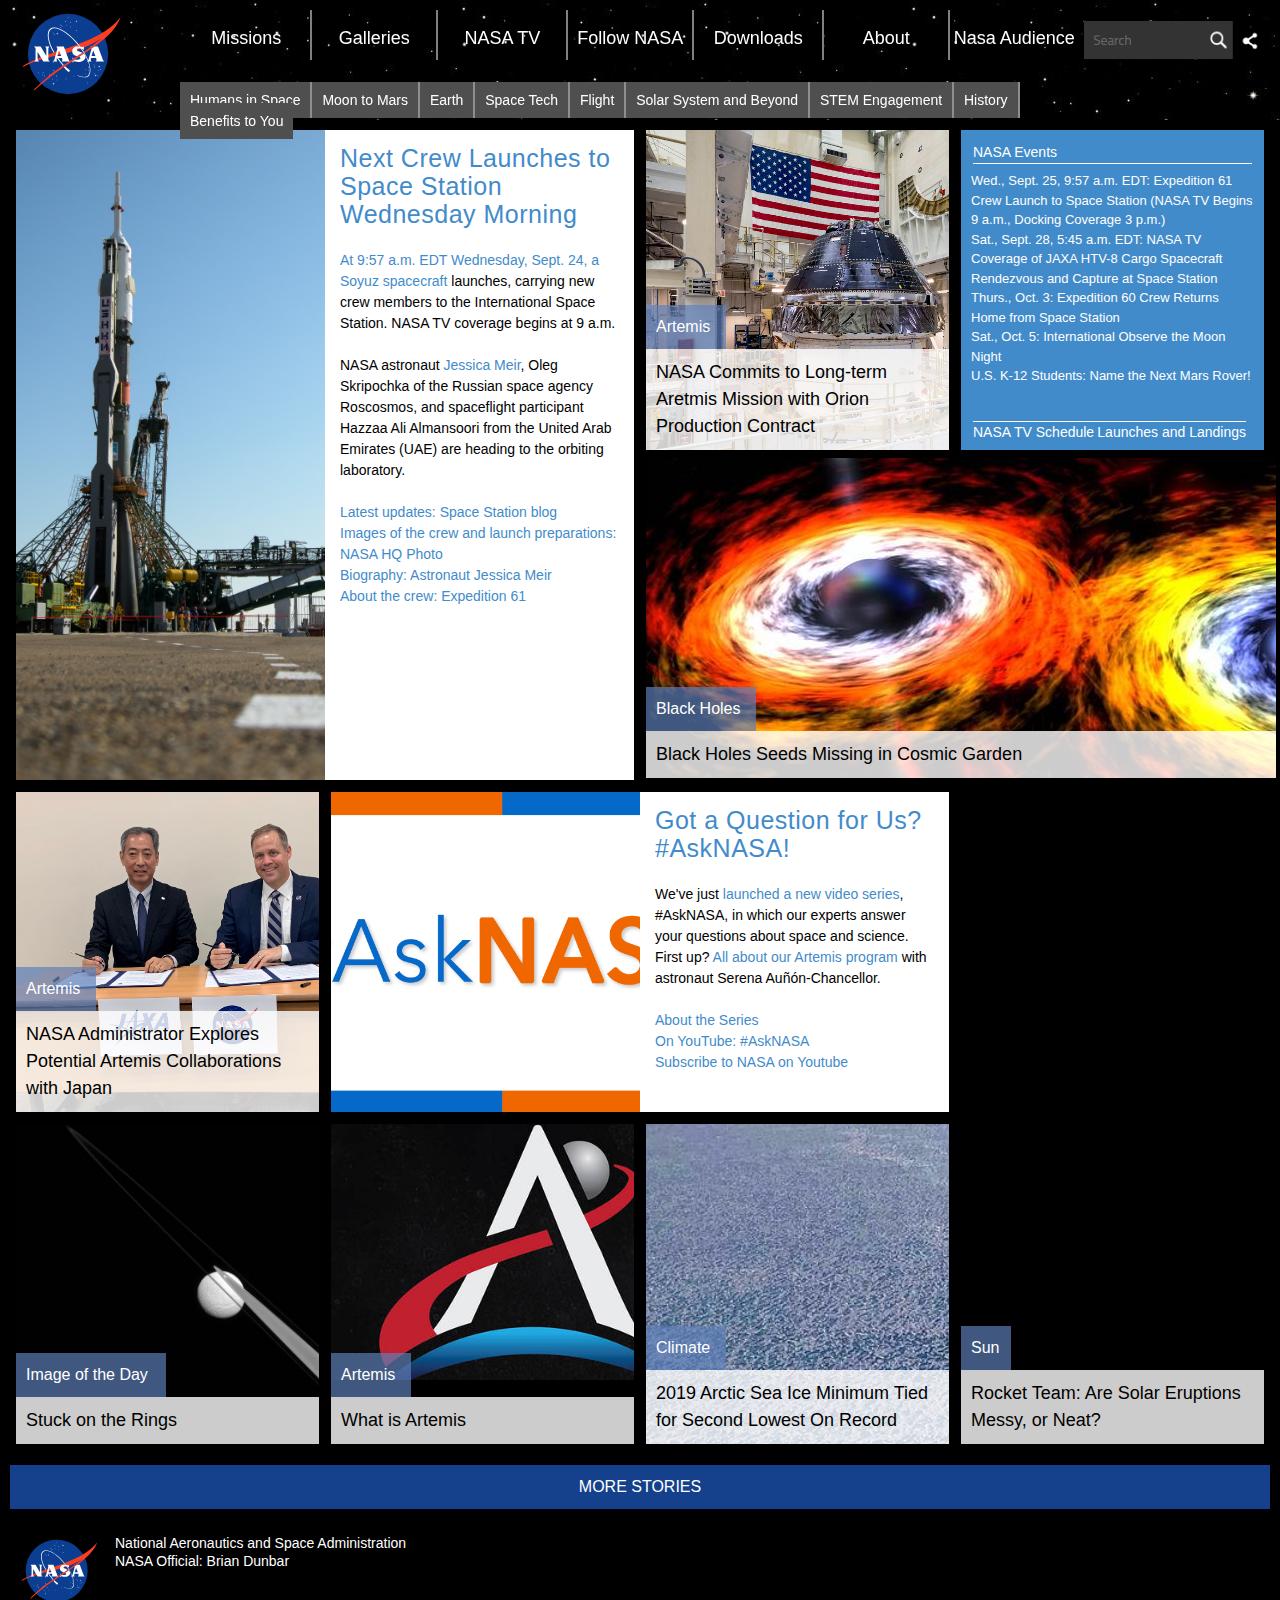
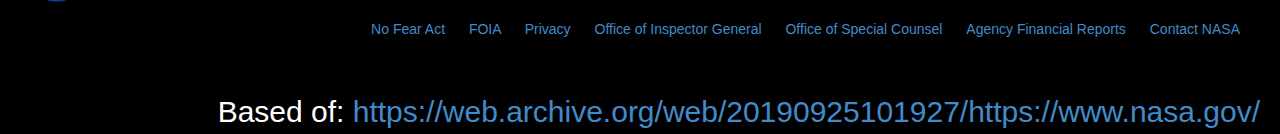
==== index.html @ 07cffca6 "done" ====
<!DOCTYPE html>
<html lang="en">
<head>
    <meta charset="UTF-8">
<link rel="stylesheet" href="Nasa_style.css" type="text/css">
<title>Title</title>
</head>

<body>

<header>
    <img src="img/nasa-logo.svg" class="float">
    <div><img src="img/search.png" class="search_image"></div>
    <nav>
        <div class="drop-down"> Missions
            <div class="dd_content">
                <a href="#">Internation Space Station</a>
                <a href="#">Hubble Space Telescope</a>
                <a href="#">Curiosty Mars Rover</a>
                <a href="#">InSignt Mars Lander</a>
                <a href="#">Parker Solar Probe</a>
                <a href="#">Artemis Program</a>
                <a href="#">Commercial Crew</a>
                <a href="#">Juno: Mission at Jupiter</a>
                <a href="#">OSIRIS-REx Asteriod Mission</a>
                <a href="#">James Webb Space Telescope</a>
                <a href="#">New Horizons: Pluto and Beyond</a>
                <a id="line" href="#">Launchers and Landings</a>
                <a href="#">All Missions A-Z</a>
            </div>
        </div>

        <div class="drop-down">Galleries
            <div class="dd_content">
                <a href="#">Image of the Day</a>
                <a href="#">Image Galleries</a>
                <a href="#">Videos</a>
                <a href="#">Ultra High-Def Videos</a>
                <a href="#">Usage and Copyright</a>
            </div>
        </div>

        <div class="drop-down">NASA TV</div>
        <div class="drop-down">Follow NASA
            <div class="dd_content">
                <a href="#">Social Media</a>
                <a href="#">NASA Socials</a>
                <a href="#">NASA Blogs</a>
                <a href="#">NASA Live</a>
                <a href="#">Get Involved</a>
                <a href="#">Spot the Station</a>
                <a href="#">NASA Newsletter</a>
            </div>
        </div>

       <div class="drop-down">Downloads
           <div class="dd_content">
               <a href="#">Apps</a>
               <a href="#">Podcasts</a>
               <a href="#">E-Books</a>
               <a href="#">Audio & Ringtones</a>
           </div>
       </div>

        <div class="drop-down">About
            <div class="dd_content">
                <a href="#">About NASA</a>
                <a href="#">Leadership</a>
                <a href="#">Organizations</a>
                <a href="#">Locations</a>
                <a href="#">Exhibits and Speakers</a>
                <a href="#">Astronauts</a>
                <a href="#">People of NASA</a>
                <a href="#">Careers@NASA</a>
            </div>
        </div>

        <div class="drop-down">Nasa Audience
            <div class="dd_content">
                <a href="#">For Media</a>
                <a href="#">For Educators</a>
                <a href="#">For Students</a>
            </div>
        </div>
    </nav>

    <div class="nav2">
        <div class="hoverable">Humans in Space</div>
        <div class="hoverable">Moon to Mars</div>
        <div class="hoverable">Earth</div>
        <div class="hoverable">Space Tech</div>
        <div class="hoverable">Flight</div>
        <div class="hoverable">Solar System and Beyond</div>
        <div class="hoverable">STEM Engagement</div>
        <div class="hoverable">History</div>
        <div class="hoverable">Benefits to You</div>

        <!--<ul>
           <li> <a href="#">Humans in Space</a></li>
                <li><a href="#">Moon to Mars</a></li>
                <li><a href="#">Earth</a></li>
                <li><a href="#">Space Tech</a></li>
                <li><a href="#">Flight</a></li>
                <li><a href="#">Solar System and Beyond</a></li>
                <li><a href="#">STEM Engagement</a></li>
               <li> <a href="#">History</a></li>
                <li><a href="#">Benefits to You</a></li>
        </ul>-->
    </div>


    <!--<div class="search">
        <form action="/action_page.php">
            <input type="text" placeholder="Search" name="search">
            <button type="submit"><i class="fa fa-search"></i></button>
        </form>
    </div>-->

</header>


<article>
    <div class="rocket"> <a href="#"><img src="img/spaceShip.jpg" class="spaceship"></a></div>
    <p> <a href="#" class="h1">Next Crew Launches to Space Station Wednesday Morning</a><br><br>
        <a href="#">At 9:57 a.m. EDT Wednesday, Sept. 24, a Soyuz spacecraft</a>
            launches, carrying new crew members to the International
            Space Station. NASA TV coverage begins at 9 a.m.
<br><br>
        NASA astronaut <a href="#">Jessica Meir</a>, Oleg Skripochka
        of the Russian space agency Roscosmos,
        and spaceflight participant Hazzaa Ali Almansoori
        from the United Arab Emirates (UAE) are heading
        to the orbiting laboratory.
<br><br>
        <a href="#">Latest updates: Space Station blog</a><br>
        <a href="#">Images of the crew and launch preparations: NASA HQ Photo</a><br>
        <a href="#">Biography: Astronaut Jessica Meir</a><br>
        <a href="#">About the crew: Expedition 61</a></p>
</article>

<div class="art2">
    <img src="img/mission_artemis.jpg" class="mission">
    <a href="#"><div class="grr">
    <div class="box_blue">Artemis</div>
    <div class="box_white">NASA Commits to Long-term Aretmis
        Mission with Orion Production Contract</div>
    </div></a>

</div>

<div class="art3">
    <p class="p1">NASA Events</p>
    <div class="p3">
    <a href="#"> Wed., Sept. 25, 9:57 a.m. EDT: Expedition 61 Crew Launch to Space Station
    (NASA TV Begins 9 a.m., Docking Coverage 3 p.m.)</a><br>
    <a href="#"> Sat., Sept. 28, 5:45 a.m. EDT: NASA TV Coverage of
        JAXA HTV-8 Cargo Spacecraft Rendezvous and Capture at Space Station</a><br>
    <a href="#">Thurs., Oct. 3: Expedition 60 Crew Returns Home from Space Station</a><br>
    <a href="#">Sat., Oct. 5: International Observe the Moon Night</a><br>
    <a href="#"> U.S. K-12 Students: Name the Next Mars Rover!</a><br></div>

    <p class="p2">NASA TV Schedule</p> <p class="p4">Launches and Landings</p>
</div>

<div class="art4">
    <img src="img/blackhole.jpg" class="bhole">
    <a href="#"><div class="grr">
        <div class="box_blue">Black Holes</div>
        <div class="box_white">Black Holes Seeds Missing in Cosmic Garden</div>
    </div></a>
</div>

<div class="art6">
    <img src="img/jaxa_0.jpg" class="mission">
    <a href="#"><div class="grr">
        <div class="box_blue">Artemis</div>
        <div class="box_white">NASA Administrator Explores Potential Artemis Collaborations with Japan</div>
    </div></a>

</div>


<div class="art5">
    <div class="askNASA"> <a href="#"><img src="img/asknasa_logo.jpg" class="ask"></a></div>
    <p> <a href="#" class="h1">Got a Question for Us? #AskNASA!</a><br><br>
        We've just <a href="#">launched a new video series</a>,
        #AskNASA, in which our experts answer
        your questions about space and science.
        First up? <a href="#">All about our Artemis program</a>
        with astronaut Serena Auñón-Chancellor.
<br><br>
        <a href="#">About the Series</a><br>
        <a href="#">On YouTube: #AskNASA</a><br>
        <a href="#">Subscribe to NASA on Youtube</a></p>
    </div><br>


<div class="art7">
    <img src="img/pia.jpg" class="mission">
    <a href="#"><div class="grr">
        <div class="box_blue">Image of the Day</div>
        <div class="box_white">Stuck on the Rings</div>
    </div></a>

</div>


<div class="art6">
    <img src="img/artemis_identity_moon_mars.jpg" class="mission2">
    <a href="#"><div class="grr">
        <div class="box_blue">Artemis</div>
        <div class="box_white">What is Artemis</div>
    </div></a>

</div>
<div class="art6">
    <img src="img/artic.jpg" class="mission">
    <a href="#"><div class="grr">
        <div class="box_blue">Climate</div>
        <div class="box_white">2019 Arctic Sea Ice Minimum Tied for Second Lowest On Record</div>
    </div></a>

</div>
<div class="art8">
    <img src="img/flare.gif" class="flare">
    <a href="#"><div class="grr">
        <div class="box_blue">Sun</div>
        <div class="box_white">Rocket Team: Are Solar Eruptions Messy, or Neat?</div>
    </div></a>
</div>


<section>
MORE STORIES
</section>

<footer>
    <img src="img/nasa-logo.svg" class="float1">
    <p>National Aeronautics and Space Administration<br>
    NASA Official: Brian Dunbar</p>
    <ul>
        <a href="#"><li>No Fear Act </li></a>
        <a href="#"><li>FOIA </li></a>
        <a href="#"><li>Privacy </li></a>
        <a href="#"><li>Office of Inspector General </li></a>
        <a href="#"><li>Office of Special Counsel </li></a>
        <a href="#"><li>Agency Financial Reports </li></a>
        <a href="#"><li>Contact NASA </li></a>
    </ul>



</footer>
<div class="w">
    <div class="website">
          Based of: <a href="https://web.archive.org/web/20190925101927/https://www.nasa.gov/">
          https://web.archive.org/web/20190925101927/https://www.nasa.gov/ </a></div>
</div>
</body>

</html>

<!--https://web.archive.org/web/20190925101927/https://www.nasa.gov/-->
---- Nasa_style.css ----
body{
    margin: 0px 10px 0px 10px;

    font-size: 14px;
    color:black;
    background-color: black;
    display: grid;
    grid-template-columns: 1fr 1fr 1fr 1fr;
    position:relative;
    font-family: "Titillium Web", "Helvetica Neue", "Helvetica", Arial, sans-serif;
    line-height: 1.5;
    font-weight: 200;
    z-index: -2;
}


header{
    grid-column-start: 1;
    grid-column-end: 5;
    background-image: url(img/stars.jpg);
    background-repeat: repeat;
    position: fixed;
    width: 100%;
    height: 120px;
    background-color: black;
    z-index: 100;

}

.nav2{
    height: 30px;
    margin-right: 200px;
    float: right;
    margin-top: 20px;
    width: 900px;
    padding: 10px;
    color: white;
    z-index: 7;
}
.hoverable{
    margin-top: 10px;
    display: inline;
    background-color: #4f4f4f;
    padding: 10px;
    margin-right: -4px;
}

.hoverable:hover{
    background-color: #8e8e8e;
    padding: 10px;
}

.hoverable:nth-child(even){
    border-right: solid 2px #8e8e8e;
    border-left: solid 2px #8e8e8e;
    color: white;
}

/*.nav2 ul{
    position: absolute;
    left: 0;
    width:auto;
    background-color: grey;
    bottom: 0
}
display: grid;
    grid-template-columns: 1fr 1fr 1fr 1fr 1fr 1fr 1fr 1fr 1fr;
.nav2 a{
    color: white;
    text-decoration: none;
}

.nav2 a{
    color: white;
    text-decoration-line: underline;
}
.nav2 li{
    display: inline;
    margin: 10px;
    text-align: center;
    border-right: solid 1px lightgrey;
    border-left: solid 1px lightgrey;
    }*/


a{
    text-decoration: none;
    color: #428bca;
}
a:hover{
    cursor: pointer;
    text-decoration-line: underline;
    color: #5d7fb9;
}

.float{
    position: absolute;
    left: 0px;
    top: 0px;
    margin: 0px 0px 0px 8px;
    height: 110px;
    width: 110px;
    z-index: 1;
}
.search_image{
    height: 40px;
    float: right;
    margin-top: 20px;
    margin-right: 20px;
}
nav{
    display: grid;
    grid-template-columns: 1fr 1fr 1fr 1fr 1fr 1fr 1fr;
    margin-top: 10px;
    width: 70%;
    height: 50px;
    color: white;
    margin-right: 5px;
    float: right;
    text-align: center;
    font-size: 18px;
    font-weight: 300;
}

nav .drop-down:nth-child(even){
    border-right: solid 2px gray;
    border-left: solid 2px gray;
    color: white;
}
.drop-down{
    padding-top: 15px;

}
.drop-down:hover {
    background-color: #15418c;

}
.drop-down:hover .dd_content{
    display: block;
}



.dd_content{
    display: none;
    height: auto;
    position: absolute;
    top: 60px;
    width: auto;
    text-align: left;
    border-right: none;
    border-left: none;
    background-color: #15418c;

}

#line{
    border-top: solid 1px white;
}

.dd_content a{
    display: block;
    padding: 10px;
    font-size: 14pt;
    color: white;
}

.dd_content a:hover{
    text-decoration: none;
    background-color: #0f2f5b;
}



article{
    margin: 130px 6px 6px 6px;
    grid-column-start: 1;
    grid-column-end: 3;
    display: grid;
    grid-template-columns: 1fr 1fr;
    background-color: white;
    height: 650px;
    overflow: hidden;
    z-index: -1;
}

a.h1{
    font-size: 25px;
    letter-spacing: 0.5px;
    line-height: 1.1;
}
p{
    margin: 15px;
}
.rocket{
    overflow: hidden;
    height: 100%;
}

.spaceship{
    height: 100%;
    position:relative;
    left: -400px;
    transform: translate(0%, 0%)

}

.art2{
    margin: 130px 6px 6px 6px;
    height:320px;
    background-color: inherit;
    z-index: -1;
    overflow: hidden;
    position: relative;
}
.mission{
    height: 120%;
    position: relative;
    left:-50px;

    z-index: -1;
}

.grr{
    position: absolute;
    width: 100%;
    bottom: 0px;
}

.box_blue {
    font-weight: 400;
    color: white;
    background: rgba(93, 127, 185, 0.69);
    width: 60px;
    padding:10px;
    z-index: 3;
    font-size: 16px;
}
.box_blue:hover{
    background-color: #5d7fb9;
    cursor: pointer;
}

.box_white{
    font-weight: 500;
    color: black;
    font-size: 18px;
    background: rgba(255, 255, 255, 0.8);
    padding:10px;
    width: auto;
    z-index: 1;
}
.box_white:hover{
    background-color: #ffffff;
    opacity: 1;
    cursor: pointer;
}
.art3{
    margin: 130px 6px 6px 6px;
    height:320px;
    background-color: #428bca;
    position: relative;
}
.p3{
    margin:10px;
    font-size: 13px;
    overflow: hidden;
    height: 77%;
    position: relative;
    top: -5px;
}
.art3 a{
    text-decoration: none;
    color: #ffffff;
}
.art3 a:hover{
    cursor: pointer;
    text-decoration-line: underline;
}

.p1{
    color: #ffffff;
    border-bottom: solid 1px white;
    margin: 12px;
}
.p4{
    position: absolute;
    color: #ffffff;
    right:3px;
    bottom: -8px;

}

.p2{
    width: 90%;
    position: absolute;
    bottom:-8px;
    left:-3px;
    border-top: solid 1px white;
    color: #ffffff;

}

.art4{
    display: inline;
    grid-column-start: 3;
    grid-column-end: 5;
    width: 100%;
    margin: 6px 6px 6px 6px;
    height:320px;
    position: absolute;
    top: 452px;
    z-index: -5;
    overflow: hidden;
}
.bhole{
    height: 100%;
    position: relative;
    left:-80px;
    z-index: -1;
}
.art4 .box_blue {
    font-weight: 400;
    color: white;
    background: rgba(93, 127, 185, 0.69);
    width: 90px;
    padding:10px;
    z-index: 6;
    font-size: 16px;
}
.art4 .box_blue:hover{
    background-color: #5d7fb9;
    cursor: pointer;
}
.art6{
    margin: 6px;
    height:320px;
    background-color: inherit;
    z-index: -1;
    overflow: hidden;
    position: relative;
}

.art7{
    margin: 6px;
    height:320px;
    background-color: inherit;
    z-index: -1;
    overflow: hidden;
    position: relative;
}
.art7 .box_blue {
    font-weight: 400;
    color: white;
    background: rgba(93, 127, 185, 0.69);
    width: 130px;
    padding:10px;
    z-index: 6;
    font-size: 16px;
}
.art7 .box_blue:hover{
    background-color: #5d7fb9;
    cursor: pointer;
}

.art5{
    margin: 6px 6px 6px 6px;
    grid-column-start: 2;
    grid-column-end: 4;
    display: grid;
    grid-template-columns: 1fr 1fr;
    background-color: white;
    height:320px;
    overflow: hidden;
    z-index: -1;
}

.askNASA{
    overflow: hidden;
    width: 100%;
    position: relative;

}
.ask{
    max-height: 100%;
    max-width: inherit;
    position:relative;
    left: 0px;
    top: 0px;
    transform: translate(-20%, 0%)
}

.mission2{
    height: 80%;
    position: relative;
    left:-60px;

    z-index: -1;
}

.art8{
    margin: 6px;
    height:320px;
    background-color: inherit;
    z-index: -1;
    overflow: hidden;
    position: relative;
}
.art8 .box_blue {
    font-weight: 400;
    color: white;
    background: rgba(93, 127, 185, 0.69);
    width: 30px;
    padding:10px;
    z-index: 6;
    font-size: 16px;
}
.art8 .box_blue:hover{
    background-color: #5d7fb9;
    cursor: pointer;
}
.flare{
    height: 120%;
    position: relative;
    left:-180px;

    z-index: -1;
}










section{
    text-align: center;
    color: white;
    margin: 15px 0px 0px 0px;
    font-weight: 400;
    background-color: #15418c;
    grid-column-start: 1;
    grid-column-end: 5;
    font-size: 16px;
    padding: 10px 0px 10px 0px;

}

section:hover{
    cursor: pointer;
    background-color: #5d7fb9;
}

footer{
    grid-column-start: 1;
    grid-column-end: 5;
    height: 175px;
    position: relative;
}

footer p{
    margin: 20px;
    font-size: 14px;
    font-weight: 500;
    color: white;
    line-height: 1.3;
    position: relative;
    left: 85px;
    top: 5px;
}
.float1{
    position: absolute;
    left: 0px;
    top: 0px;
    margin: 20px 0px 0px 8px;
    height: 85px;
    width: 85px;
}

ul{
    position: absolute;
    bottom: 30px;
    right: 20px;
}

li{
    margin: 10px;
    display: inline;
}
.w{
    grid-column-start: 1;
    grid-column-end: 5;
    height: 50px;
    position: relative;
}
.website{
    position: absolute;
    bottom: 0px;
    right:10px;
    color:white;
    font-size: 30px;
}







/*header .search {
    position: absolute;
    right:20px;
    top: 10px;
}

header input[type=text] {
    padding: 6px;
    margin-top: 8px;
    font-size: 12px;
    border: none;
    background-color: #6e6e6e;
    color: #c8c8c8;
}

header .search button {
    position: absolute;
    right:30px;
    color: #bebebe;
    top: 10px;
    padding: 6px 10px;
    margin-top: 8px;
    margin-right: 10px;
    background-color: #b8b8b8;
    font-size: 12px;
    border: none;
    cursor: pointer;
}

header .search button:hover {
    background: #ccc;
}*/
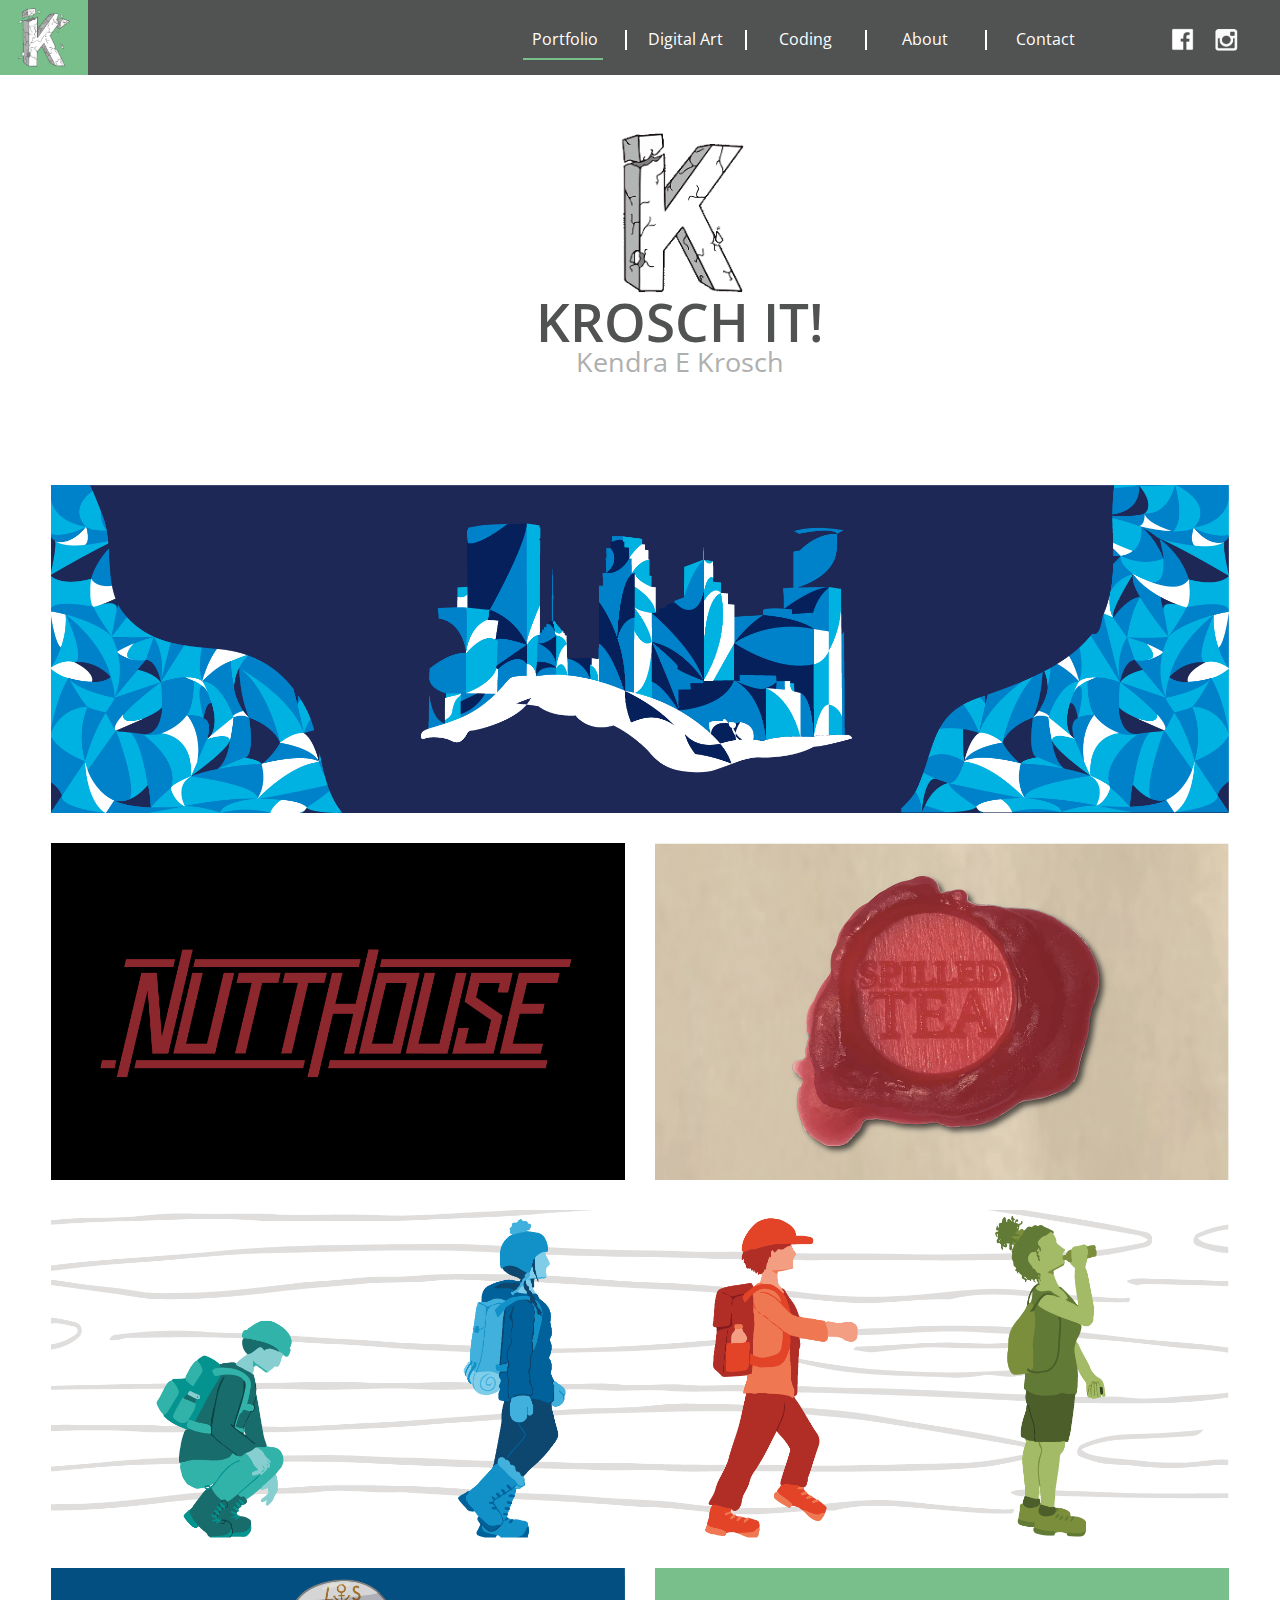
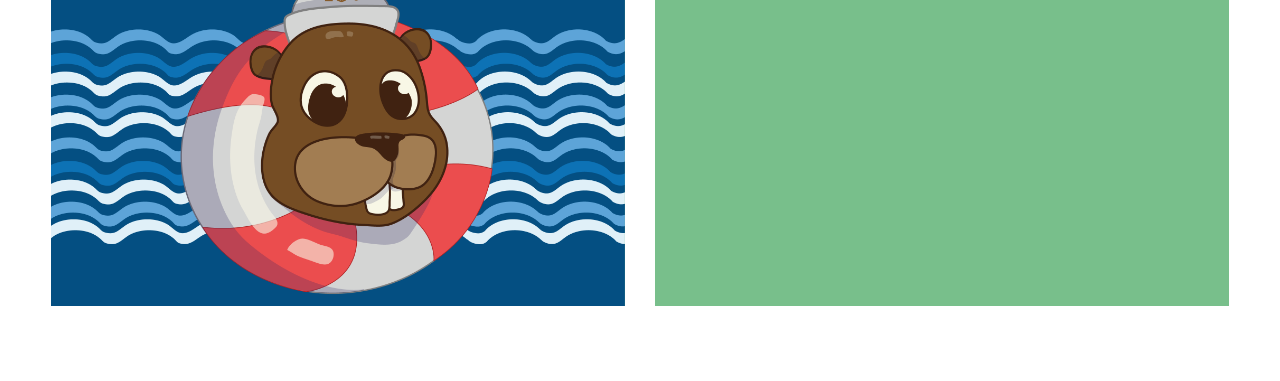
==== commit 65649beb: "start to home_page" ====
--- a/index.html
+++ b/index.html
@@ -3,259 +3,80 @@
 <head>
     <meta charset="UTF-8">
 <link rel="stylesheet" href="Nasa_style.css" type="text/css">
+    <link href="https://fonts.googleapis.com/css?family=Open+Sans:300,300i,400,400i,600,600i,
+    700,700i,800,800i&display=swap" rel="stylesheet">
 <title>Title</title>
 </head>
 
 <body>
-
+<!-- This is the start of the fixed nav bar-->
+<div class="square"></div>
+<img id="logo" src="img/K_logo-04.png">
+<img id="fb" src="img/fb-04.png"> <img id= "insta" src="img/insta-04.png">
 <header>
-    <img src="img/nasa-logo.svg" class="float">
-    <div><img src="img/search.png" class="search_image"></div>
     <nav>
-        <div class="drop-down"> Missions
-            <div class="dd_content">
-                <a href="#">Internation Space Station</a>
-                <a href="#">Hubble Space Telescope</a>
-                <a href="#">Curiosty Mars Rover</a>
-                <a href="#">InSignt Mars Lander</a>
-                <a href="#">Parker Solar Probe</a>
-                <a href="#">Artemis Program</a>
-                <a href="#">Commercial Crew</a>
-                <a href="#">Juno: Mission at Jupiter</a>
-                <a href="#">OSIRIS-REx Asteriod Mission</a>
-                <a href="#">James Webb Space Telescope</a>
-                <a href="#">New Horizons: Pluto and Beyond</a>
-                <a id="line" href="#">Launchers and Landings</a>
-                <a href="#">All Missions A-Z</a>
+        <div class="drop-down">
+            <a href="#" class="dd_name">Portfolio <div class="other_line"></div></a> <div id="port_line"></div>
+            <div class="tiny_line"></div>
+            <div id="portfolio"></div>
+            <div class="dd_content" >
+                <a href="#"><p class="center_drop">Speedo Sectionals</p><div class="line"></div></a>
+                <a href="#"><p class="center_drop2">Nutt House</p><div class="line"></div></a>
+                <a href="#"><p class="center_drop2">Spilled Tea</p><div class="line"></div></a>
+                <a href="#"><p class="center_drop">Youth Programs</p><div class="line"></div></a>
+                <a href="#"><p class="center_drop2">Learn to Swim</p><div class="line"></div></a>
+                <a href="#"><p class="center_drop2">FitBlob</p></a>
             </div>
         </div>
 
-        <div class="drop-down">Galleries
-            <div class="dd_content">
-                <a href="#">Image of the Day</a>
-                <a href="#">Image Galleries</a>
-                <a href="#">Videos</a>
-                <a href="#">Ultra High-Def Videos</a>
-                <a href="#">Usage and Copyright</a>
-            </div>
+        <div class="drop-down">
+            <a href="#" class="dd_name">Digital Art<div class="other_line"></div></a>
+            <div class="tiny_line"></div>
+            <div class="tiny_line2"></div>
         </div>
 
-        <div class="drop-down">NASA TV</div>
-        <div class="drop-down">Follow NASA
-            <div class="dd_content">
-                <a href="#">Social Media</a>
-                <a href="#">NASA Socials</a>
-                <a href="#">NASA Blogs</a>
-                <a href="#">NASA Live</a>
-                <a href="#">Get Involved</a>
-                <a href="#">Spot the Station</a>
-                <a href="#">NASA Newsletter</a>
-            </div>
+        <div class="drop-down">
+            <a href="#" class="dd_name">Coding<div class="other_line"></div></a>
+            <div class="tiny_line"></div>
+            <div class="tiny_line2"></div>
         </div>
 
-       <div class="drop-down">Downloads
-           <div class="dd_content">
-               <a href="#">Apps</a>
-               <a href="#">Podcasts</a>
-               <a href="#">E-Books</a>
-               <a href="#">Audio & Ringtones</a>
-           </div>
-       </div>
-
-        <div class="drop-down">About
-            <div class="dd_content">
-                <a href="#">About NASA</a>
-                <a href="#">Leadership</a>
-                <a href="#">Organizations</a>
-                <a href="#">Locations</a>
-                <a href="#">Exhibits and Speakers</a>
-                <a href="#">Astronauts</a>
-                <a href="#">People of NASA</a>
-                <a href="#">Careers@NASA</a>
-            </div>
+        <div class="drop-down">
+            <a href="#" class="dd_name">About<div class="other_line"></div></a>
+            <div class="tiny_line"></div>
+            <div class="tiny_line2"></div>
         </div>
 
-        <div class="drop-down">Nasa Audience
-            <div class="dd_content">
-                <a href="#">For Media</a>
-                <a href="#">For Educators</a>
-                <a href="#">For Students</a>
-            </div>
+        <div class="drop-down">
+            <a href="#" class="dd_name">Contact<div class="other_line"></div></a>
+            <div class="tiny_line3"></div>
         </div>
     </nav>
+</header>
+<!-- This is the end of the fixed nav bar-->
 
-    <div class="nav2">
-        <div class="hoverable">Humans in Space</div>
-        <div class="hoverable">Moon to Mars</div>
-        <div class="hoverable">Earth</div>
-        <div class="hoverable">Space Tech</div>
-        <div class="hoverable">Flight</div>
-        <div class="hoverable">Solar System and Beyond</div>
-        <div class="hoverable">STEM Engagement</div>
-        <div class="hoverable">History</div>
-        <div class="hoverable">Benefits to You</div>
-
-        <!--<ul>
-           <li> <a href="#">Humans in Space</a></li>
-                <li><a href="#">Moon to Mars</a></li>
-                <li><a href="#">Earth</a></li>
-                <li><a href="#">Space Tech</a></li>
-                <li><a href="#">Flight</a></li>
-                <li><a href="#">Solar System and Beyond</a></li>
-                <li><a href="#">STEM Engagement</a></li>
-               <li> <a href="#">History</a></li>
-                <li><a href="#">Benefits to You</a></li>
-        </ul>-->
-    </div>
-
-
-    <!--<div class="search">
-        <form action="/action_page.php">
-            <input type="text" placeholder="Search" name="search">
-            <button type="submit"><i class="fa fa-search"></i></button>
-        </form>
-    </div>-->
-
-</header>
-
-
-<article>
-    <div class="rocket"> <a href="#"><img src="img/spaceShip.jpg" class="spaceship"></a></div>
-    <p> <a href="#" class="h1">Next Crew Launches to Space Station Wednesday Morning</a><br><br>
-        <a href="#">At 9:57 a.m. EDT Wednesday, Sept. 24, a Soyuz spacecraft</a>
-            launches, carrying new crew members to the International
-            Space Station. NASA TV coverage begins at 9 a.m.
-<br><br>
-        NASA astronaut <a href="#">Jessica Meir</a>, Oleg Skripochka
-        of the Russian space agency Roscosmos,
-        and spaceflight participant Hazzaa Ali Almansoori
-        from the United Arab Emirates (UAE) are heading
-        to the orbiting laboratory.
-<br><br>
-        <a href="#">Latest updates: Space Station blog</a><br>
-        <a href="#">Images of the crew and launch preparations: NASA HQ Photo</a><br>
-        <a href="#">Biography: Astronaut Jessica Meir</a><br>
-        <a href="#">About the crew: Expedition 61</a></p>
-</article>
-
-<div class="art2">
-    <img src="img/mission_artemis.jpg" class="mission">
-    <a href="#"><div class="grr">
-    <div class="box_blue">Artemis</div>
-    <div class="box_white">NASA Commits to Long-term Aretmis
-        Mission with Orion Production Contract</div>
-    </div></a>
-
+<!-- This is the start of page content-->
+<div class="container">
+    <section>
+        <img id="logo_gif" src="img/animationbb.gif">
+        <h1>KROSCH IT!</h1>
+        <h2>Kendra E Krosch</h2>
+    </section>
+    <article>
+        <img id="img1" src="img/speedo.png">
+        <img id="img2" src="img/nutthouse.png">
+        <img id="img3" src="img/spilled.png">
+        <img id="img4" src="img/youth.png">
+        <img id="img5" src="img/lts.png">
+        <img id="img6" src="img/placeholder.png">
+    </article>
 </div>
-
-<div class="art3">
-    <p class="p1">NASA Events</p>
-    <div class="p3">
-    <a href="#"> Wed., Sept. 25, 9:57 a.m. EDT: Expedition 61 Crew Launch to Space Station
-    (NASA TV Begins 9 a.m., Docking Coverage 3 p.m.)</a><br>
-    <a href="#"> Sat., Sept. 28, 5:45 a.m. EDT: NASA TV Coverage of
-        JAXA HTV-8 Cargo Spacecraft Rendezvous and Capture at Space Station</a><br>
-    <a href="#">Thurs., Oct. 3: Expedition 60 Crew Returns Home from Space Station</a><br>
-    <a href="#">Sat., Oct. 5: International Observe the Moon Night</a><br>
-    <a href="#"> U.S. K-12 Students: Name the Next Mars Rover!</a><br></div>
-
-    <p class="p2">NASA TV Schedule</p> <p class="p4">Launches and Landings</p>
-</div>
-
-<div class="art4">
-    <img src="img/blackhole.jpg" class="bhole">
-    <a href="#"><div class="grr">
-        <div class="box_blue">Black Holes</div>
-        <div class="box_white">Black Holes Seeds Missing in Cosmic Garden</div>
-    </div></a>
-</div>
-
-<div class="art6">
-    <img src="img/jaxa_0.jpg" class="mission">
-    <a href="#"><div class="grr">
-        <div class="box_blue">Artemis</div>
-        <div class="box_white">NASA Administrator Explores Potential Artemis Collaborations with Japan</div>
-    </div></a>
-
-</div>
-
-
-<div class="art5">
-    <div class="askNASA"> <a href="#"><img src="img/asknasa_logo.jpg" class="ask"></a></div>
-    <p> <a href="#" class="h1">Got a Question for Us? #AskNASA!</a><br><br>
-        We've just <a href="#">launched a new video series</a>,
-        #AskNASA, in which our experts answer
-        your questions about space and science.
-        First up? <a href="#">All about our Artemis program</a>
-        with astronaut Serena Auñón-Chancellor.
-<br><br>
-        <a href="#">About the Series</a><br>
-        <a href="#">On YouTube: #AskNASA</a><br>
-        <a href="#">Subscribe to NASA on Youtube</a></p>
-    </div><br>
-
-
-<div class="art7">
-    <img src="img/pia.jpg" class="mission">
-    <a href="#"><div class="grr">
-        <div class="box_blue">Image of the Day</div>
-        <div class="box_white">Stuck on the Rings</div>
-    </div></a>
-
-</div>
-
-
-<div class="art6">
-    <img src="img/artemis_identity_moon_mars.jpg" class="mission2">
-    <a href="#"><div class="grr">
-        <div class="box_blue">Artemis</div>
-        <div class="box_white">What is Artemis</div>
-    </div></a>
-
-</div>
-<div class="art6">
-    <img src="img/artic.jpg" class="mission">
-    <a href="#"><div class="grr">
-        <div class="box_blue">Climate</div>
-        <div class="box_white">2019 Arctic Sea Ice Minimum Tied for Second Lowest On Record</div>
-    </div></a>
-
-</div>
-<div class="art8">
-    <img src="img/flare.gif" class="flare">
-    <a href="#"><div class="grr">
-        <div class="box_blue">Sun</div>
-        <div class="box_white">Rocket Team: Are Solar Eruptions Messy, or Neat?</div>
-    </div></a>
-</div>
-
-
-<section>
-MORE STORIES
-</section>
+<!-- This is the end of page content-->
 
 <footer>
-    <img src="img/nasa-logo.svg" class="float1">
-    <p>National Aeronautics and Space Administration<br>
-    NASA Official: Brian Dunbar</p>
-    <ul>
-        <a href="#"><li>No Fear Act </li></a>
-        <a href="#"><li>FOIA </li></a>
-        <a href="#"><li>Privacy </li></a>
-        <a href="#"><li>Office of Inspector General </li></a>
-        <a href="#"><li>Office of Special Counsel </li></a>
-        <a href="#"><li>Agency Financial Reports </li></a>
-        <a href="#"><li>Contact NASA </li></a>
-    </ul>
-
-
 
 </footer>
-<div class="w">
-    <div class="website">
-          Based of: <a href="https://web.archive.org/web/20190925101927/https://www.nasa.gov/">
-          https://web.archive.org/web/20190925101927/https://www.nasa.gov/ </a></div>
-</div>
+
 </body>
 
 </html>
--- a/Nasa_style.css
+++ b/Nasa_style.css
@@ -1,545 +1,342 @@
 
 body{
-    margin: 0px 10px 0px 10px;
-
+    margin: auto;
     font-size: 14px;
     color:black;
-    background-color: black;
-    display: grid;
-    grid-template-columns: 1fr 1fr 1fr 1fr;
+    background-color: white;
     position:relative;
-    font-family: "Titillium Web", "Helvetica Neue", "Helvetica", Arial, sans-serif;
+    font-family: "Open Sans", Arial, sans-serif;
+    font-weight: 400;
     line-height: 1.5;
-    font-weight: 200;
     z-index: -2;
-}
-
-
-header{
-    grid-column-start: 1;
-    grid-column-end: 5;
-    background-image: url(img/stars.jpg);
-    background-repeat: repeat;
-    position: fixed;
-    width: 100%;
-    height: 120px;
-    background-color: black;
-    z-index: 100;
-
-}
-
-.nav2{
-    height: 30px;
-    margin-right: 200px;
-    float: right;
-    margin-top: 20px;
-    width: 900px;
-    padding: 10px;
-    color: white;
-    z-index: 7;
-}
-.hoverable{
-    margin-top: 10px;
-    display: inline;
-    background-color: #4f4f4f;
-    padding: 10px;
-    margin-right: -4px;
-}
-
-.hoverable:hover{
-    background-color: #8e8e8e;
-    padding: 10px;
-}
-
-.hoverable:nth-child(even){
-    border-right: solid 2px #8e8e8e;
-    border-left: solid 2px #8e8e8e;
-    color: white;
-}
-
-/*.nav2 ul{
-    position: absolute;
-    left: 0;
-    width:auto;
-    background-color: grey;
-    bottom: 0
-}
-display: grid;
-    grid-template-columns: 1fr 1fr 1fr 1fr 1fr 1fr 1fr 1fr 1fr;
-.nav2 a{
-    color: white;
-    text-decoration: none;
-}
-
-.nav2 a{
-    color: white;
-    text-decoration-line: underline;
-}
-.nav2 li{
-    display: inline;
-    margin: 10px;
-    text-align: center;
-    border-right: solid 1px lightgrey;
-    border-left: solid 1px lightgrey;
-    }*/
-
-
-a{
-    text-decoration: none;
-    color: #428bca;
-}
+    display: block;
+}
+
+
 a:hover{
     cursor: pointer;
     text-decoration-line: underline;
     color: #5d7fb9;
 }
-
-.float{
-    position: absolute;
+.square{
+    position: fixed;
     left: 0px;
     top: 0px;
-    margin: 0px 0px 0px 8px;
-    height: 110px;
-    width: 110px;
-    z-index: 1;
-}
-.search_image{
-    height: 40px;
+    margin: 0px 0px 0px 0px;
+    height: 75px;
+    width: 88px;
+    z-index: 111;
+    background-color: #78bf8b;
+}
+#logo{
+    position: fixed;
+    left: 0px;
+    top: 2px;
+    margin: 0px 0px 0px 0px;
+    width: auto;
+    height: 70px;
+    z-index: 230;
+}
+
+#fb{
+    position: fixed;
+    right: 75px;
+    top: 22px;
+    margin: 0px 0px 0px 0px;
+    width: auto;
+    height: 35px;
+    z-index: 230;
+
+}
+#insta{
+    position: fixed;
+    right: 35px;
+    top: 25px;
+    margin: 0px 0px 0px 0px;
+    width: auto;
+    height: 30px;
+    z-index: 230;
+}
+
+header{
+
+    position: fixed;
+    top: 0px;
+    left: 0px;
+    width: 100%;
+    height: 75px;
     float: right;
-    margin-top: 20px;
-    margin-right: 20px;
-}
+    background-color: #515252;
+    z-index: 100;
+
+}
+
 nav{
     display: grid;
-    grid-template-columns: 1fr 1fr 1fr 1fr 1fr 1fr 1fr;
-    margin-top: 10px;
-    width: 70%;
-    height: 50px;
+    grid-template-columns: 1fr 1fr 1fr 1fr 1fr;
+    width: 600px;
+    float: right;
+    margin-right: 175px;
+    height: 75px;
     color: white;
-    margin-right: 5px;
-    float: right;
-    text-align: center;
-    font-size: 18px;
-    font-weight: 300;
-}
-
-nav .drop-down:nth-child(even){
-    border-right: solid 2px gray;
-    border-left: solid 2px gray;
-    color: white;
-}
+    text-align: center;
+    font-size: 20px;
+}
+.dd_name{
+    position: relative;
+    top:8px;
+    width: 100%;
+    text-decoration-line: none;
+    font-size: 12pt;
+    text-align: center;
+    color:white;
+}
+
+
+.dd_name:hover{
+    text-decoration-line: none;
+    color: #515252;
+}
+
+.dd_name:hover .other_line{
+    display: block;
+    animation-name: underline_animate;
+    animation-duration: 2s;
+}
+
+@keyframes underline_animate{
+    from {width: 0;}
+    to {width: 80px;}
+}
+@keyframes underline_animate2{
+    from {width: 0;}
+    to {width: 25%;}
+}
+
+/*nav .drop-down:nth-child(even) .dd_name{
+    width: 100%;
+    color:white;
+    border-right: solid 1px white;
+    border-left: solid 1px gray;
+}*/
 .drop-down{
+    position: relative;
     padding-top: 15px;
 
 }
 .drop-down:hover {
-    background-color: #15418c;
-
-}
+    background-color: #78bf8b;
+}
+
+
+.drop-down:hover .dd_name{
+    background-color: #78bf8b;
+    color: #515252;
+}
+
 .drop-down:hover .dd_content{
     display: block;
 }
-
 
 
 .dd_content{
     display: none;
     height: auto;
     position: absolute;
-    top: 60px;
-    width: auto;
-    text-align: left;
-    border-right: none;
-    border-left: none;
-    background-color: #15418c;
-
-}
-
-#line{
-    border-top: solid 1px white;
+    top: 75px;
+    width: 120px;
+    text-align: center;
+    box-shadow: 2px 2px 5px rgba(2, 7, 68, 0.74);
+    background-color: white;
+
 }
 
 .dd_content a{
-    display: block;
-    padding: 10px;
-    font-size: 14pt;
-    color: white;
+    position: relative;
+    display: block;
+    height: 25px;
+    text-decoration: none;
+    padding: 20px 10px;
+    font-size: 10pt;
+    color: #515252;
 }
 
 .dd_content a:hover{
     text-decoration: none;
-    background-color: #0f2f5b;
-}
-
-
-
+    background-color: #e1e1e1;
+}
+
+.center_drop{
+    position: relative;
+    margin-left: 5px;
+    margin-right: 5px;
+    line-height: 15pt;
+    top: -20px;
+}
+
+.center_drop2{
+    position: relative;
+    line-height: 15pt;
+    top: -10px;
+}
+.line{
+    position: absolute;
+    bottom: -1px;
+    left:45px;
+    width: 25%;
+    height: 2px;
+    background-color: #515252;
+    animation-name: underline_animate2;
+    animation-duration: 2s;
+    z-index: 200;
+}
+
+.tiny_line{
+    position: absolute;
+    top:30px;
+    left: 120px;
+    width: 2px;
+    height: 20px;
+    background-color: white;
+    z-index: 190;
+}
+.tiny_line2{
+    position: absolute;
+    top:30px;
+    left: 0px;
+    width: 2px;
+    height: 20px;
+    background-color: white;
+    z-index: 190;
+}
+
+.tiny_line3{
+    position: absolute;
+    top:30px;
+    left: 0px;
+    width: 2px;
+    height: 20px;
+    background-color: white;
+    z-index: 190;
+}
+
+.drop-down:hover .tiny_line{
+    height: 25px;
+    z-index: 250;
+    background-color: rgb(81, 82, 82);
+}
+.drop-down:hover .tiny_line2{
+    z-index: 250;
+    height: 30px;
+    background-color: #78bf8b;
+}
+.drop-down:hover .tiny_line3{
+    background-color: #78bf8b;
+    z-index: 250;
+}
+
+/*------------------lines undernames---------------------*/
+
+#port_line{
+    position: absolute;
+    bottom: 15px;
+    width: 80px;
+    margin-left: 18px;
+    height: 2px;
+    background-color: #78bf8b;
+    animation-name: underline_animate;
+    animation-duration: 2s;
+    z-index: 130;
+}
+
+.other_line{
+    display: none;
+    position: absolute;
+    margin-left: 18px;
+    bottom: -12px;
+    width: 80px;
+    height: 2px;
+    background-color: white;
+    z-index: 200;
+}
+
+/*------------------end of CSS for header---------------------*/
+
+.container{
+    position: relative;
+    display: block;
+    margin: 0 auto;
+    width: 92%;
+}
+/*------------------start of CSS for section---------------------*/
+section{
+    margin-bottom: 30px;
+    margin-top: 50px;
+    position: relative;
+    padding: 40px;
+    height: 325px;
+    width: 100%;
+}
+
+h1{
+    text-align: center;
+    font-family: "Open Sans", Arial, sans-serif;
+    position: relative;
+    top:-100px;
+    color: #515252;
+    font-size: 40pt;
+    font-weight: 600;
+}
+
+h2{
+    text-align: center;
+    position: relative;
+    top:-155px;
+    font-family: "Open Sans", sans-serif;
+    color: #aeafaf;
+    font-size: 20pt;
+    font-weight: 400;
+}
+
+#logo_gif{
+    display:block;
+    margin: 0 auto;
+    width: 300px;
+}
+/*------------------start of CSS for article---------------------*/
 article{
-    margin: 130px 6px 6px 6px;
+    position: relative;
+    width: 100%;
+    display: grid;
+    grid-row-gap: 30px;
+    grid-column-gap: 30px;
+    grid-template-columns: 1fr 1fr;
+}
+
+#img1 , #img4{
+
     grid-column-start: 1;
     grid-column-end: 3;
-    display: grid;
-    grid-template-columns: 1fr 1fr;
-    background-color: white;
-    height: 650px;
-    overflow: hidden;
-    z-index: -1;
-}
-
-a.h1{
-    font-size: 25px;
-    letter-spacing: 0.5px;
-    line-height: 1.1;
-}
-p{
-    margin: 15px;
-}
-.rocket{
-    overflow: hidden;
-    height: 100%;
-}
-
-.spaceship{
-    height: 100%;
-    position:relative;
-    left: -400px;
-    transform: translate(0%, 0%)
-
-}
-
-.art2{
-    margin: 130px 6px 6px 6px;
-    height:320px;
-    background-color: inherit;
-    z-index: -1;
-    overflow: hidden;
-    position: relative;
-}
-.mission{
-    height: 120%;
-    position: relative;
-    left:-50px;
-
-    z-index: -1;
-}
-
-.grr{
-    position: absolute;
-    width: 100%;
-    bottom: 0px;
-}
-
-.box_blue {
-    font-weight: 400;
-    color: white;
-    background: rgba(93, 127, 185, 0.69);
-    width: 60px;
-    padding:10px;
-    z-index: 3;
-    font-size: 16px;
-}
-.box_blue:hover{
-    background-color: #5d7fb9;
-    cursor: pointer;
-}
-
-.box_white{
-    font-weight: 500;
-    color: black;
-    font-size: 18px;
-    background: rgba(255, 255, 255, 0.8);
-    padding:10px;
-    width: auto;
-    z-index: 1;
-}
-.box_white:hover{
-    background-color: #ffffff;
-    opacity: 1;
-    cursor: pointer;
-}
-.art3{
-    margin: 130px 6px 6px 6px;
-    height:320px;
-    background-color: #428bca;
-    position: relative;
-}
-.p3{
-    margin:10px;
-    font-size: 13px;
-    overflow: hidden;
-    height: 77%;
-    position: relative;
-    top: -5px;
-}
-.art3 a{
-    text-decoration: none;
-    color: #ffffff;
-}
-.art3 a:hover{
-    cursor: pointer;
-    text-decoration-line: underline;
-}
-
-.p1{
-    color: #ffffff;
-    border-bottom: solid 1px white;
-    margin: 12px;
-}
-.p4{
-    position: absolute;
-    color: #ffffff;
-    right:3px;
-    bottom: -8px;
-
-}
-
-.p2{
-    width: 90%;
-    position: absolute;
-    bottom:-8px;
-    left:-3px;
-    border-top: solid 1px white;
-    color: #ffffff;
-
-}
-
-.art4{
-    display: inline;
-    grid-column-start: 3;
-    grid-column-end: 5;
-    width: 100%;
-    margin: 6px 6px 6px 6px;
-    height:320px;
-    position: absolute;
-    top: 452px;
-    z-index: -5;
-    overflow: hidden;
-}
-.bhole{
-    height: 100%;
-    position: relative;
-    left:-80px;
-    z-index: -1;
-}
-.art4 .box_blue {
-    font-weight: 400;
-    color: white;
-    background: rgba(93, 127, 185, 0.69);
-    width: 90px;
-    padding:10px;
-    z-index: 6;
-    font-size: 16px;
-}
-.art4 .box_blue:hover{
-    background-color: #5d7fb9;
-    cursor: pointer;
-}
-.art6{
-    margin: 6px;
-    height:320px;
-    background-color: inherit;
-    z-index: -1;
-    overflow: hidden;
-    position: relative;
-}
-
-.art7{
-    margin: 6px;
-    height:320px;
-    background-color: inherit;
-    z-index: -1;
-    overflow: hidden;
-    position: relative;
-}
-.art7 .box_blue {
-    font-weight: 400;
-    color: white;
-    background: rgba(93, 127, 185, 0.69);
-    width: 130px;
-    padding:10px;
-    z-index: 6;
-    font-size: 16px;
-}
-.art7 .box_blue:hover{
-    background-color: #5d7fb9;
-    cursor: pointer;
-}
-
-.art5{
-    margin: 6px 6px 6px 6px;
-    grid-column-start: 2;
-    grid-column-end: 4;
-    display: grid;
-    grid-template-columns: 1fr 1fr;
-    background-color: white;
-    height:320px;
-    overflow: hidden;
-    z-index: -1;
-}
-
-.askNASA{
-    overflow: hidden;
-    width: 100%;
-    position: relative;
-
-}
-.ask{
-    max-height: 100%;
-    max-width: inherit;
-    position:relative;
-    left: 0px;
-    top: 0px;
-    transform: translate(-20%, 0%)
-}
-
-.mission2{
-    height: 80%;
-    position: relative;
-    left:-60px;
-
-    z-index: -1;
-}
-
-.art8{
-    margin: 6px;
-    height:320px;
-    background-color: inherit;
-    z-index: -1;
-    overflow: hidden;
-    position: relative;
-}
-.art8 .box_blue {
-    font-weight: 400;
-    color: white;
-    background: rgba(93, 127, 185, 0.69);
-    width: 30px;
-    padding:10px;
-    z-index: 6;
-    font-size: 16px;
-}
-.art8 .box_blue:hover{
-    background-color: #5d7fb9;
-    cursor: pointer;
-}
-.flare{
-    height: 120%;
-    position: relative;
-    left:-180px;
-
-    z-index: -1;
-}
-
-
-
-
-
-
-
-
-
-
-section{
-    text-align: center;
-    color: white;
-    margin: 15px 0px 0px 0px;
-    font-weight: 400;
-    background-color: #15418c;
-    grid-column-start: 1;
-    grid-column-end: 5;
-    font-size: 16px;
-    padding: 10px 0px 10px 0px;
-
-}
-
-section:hover{
-    cursor: pointer;
-    background-color: #5d7fb9;
+    width: 100%;
+}
+
+#img2, #img5 , #img3, #img6{
+    width: 100%;
 }
 
 footer{
-    grid-column-start: 1;
-    grid-column-end: 5;
-    height: 175px;
-    position: relative;
-}
-
-footer p{
-    margin: 20px;
-    font-size: 14px;
-    font-weight: 500;
-    color: white;
-    line-height: 1.3;
-    position: relative;
-    left: 85px;
-    top: 5px;
-}
-.float1{
-    position: absolute;
-    left: 0px;
-    top: 0px;
-    margin: 20px 0px 0px 8px;
-    height: 85px;
-    width: 85px;
-}
-
-ul{
-    position: absolute;
-    bottom: 30px;
-    right: 20px;
-}
-
-li{
-    margin: 10px;
-    display: inline;
-}
-.w{
-    grid-column-start: 1;
-    grid-column-end: 5;
-    height: 50px;
-    position: relative;
-}
-.website{
-    position: absolute;
-    bottom: 0px;
-    right:10px;
-    color:white;
-    font-size: 30px;
-}
-
-
-
-
-
-
-
-/*header .search {
-    position: absolute;
-    right:20px;
-    top: 10px;
-}
-
-header input[type=text] {
-    padding: 6px;
-    margin-top: 8px;
-    font-size: 12px;
-    border: none;
-    background-color: #6e6e6e;
-    color: #c8c8c8;
-}
-
-header .search button {
-    position: absolute;
-    right:30px;
-    color: #bebebe;
-    top: 10px;
-    padding: 6px 10px;
-    margin-top: 8px;
-    margin-right: 10px;
-    background-color: #b8b8b8;
-    font-size: 12px;
-    border: none;
-    cursor: pointer;
-}
-
-header .search button:hover {
-    background: #ccc;
-}*/+    width: 100%;
+    height: 75px;
+}
+
+
+
+
+
+
+
+
+
+
+
+
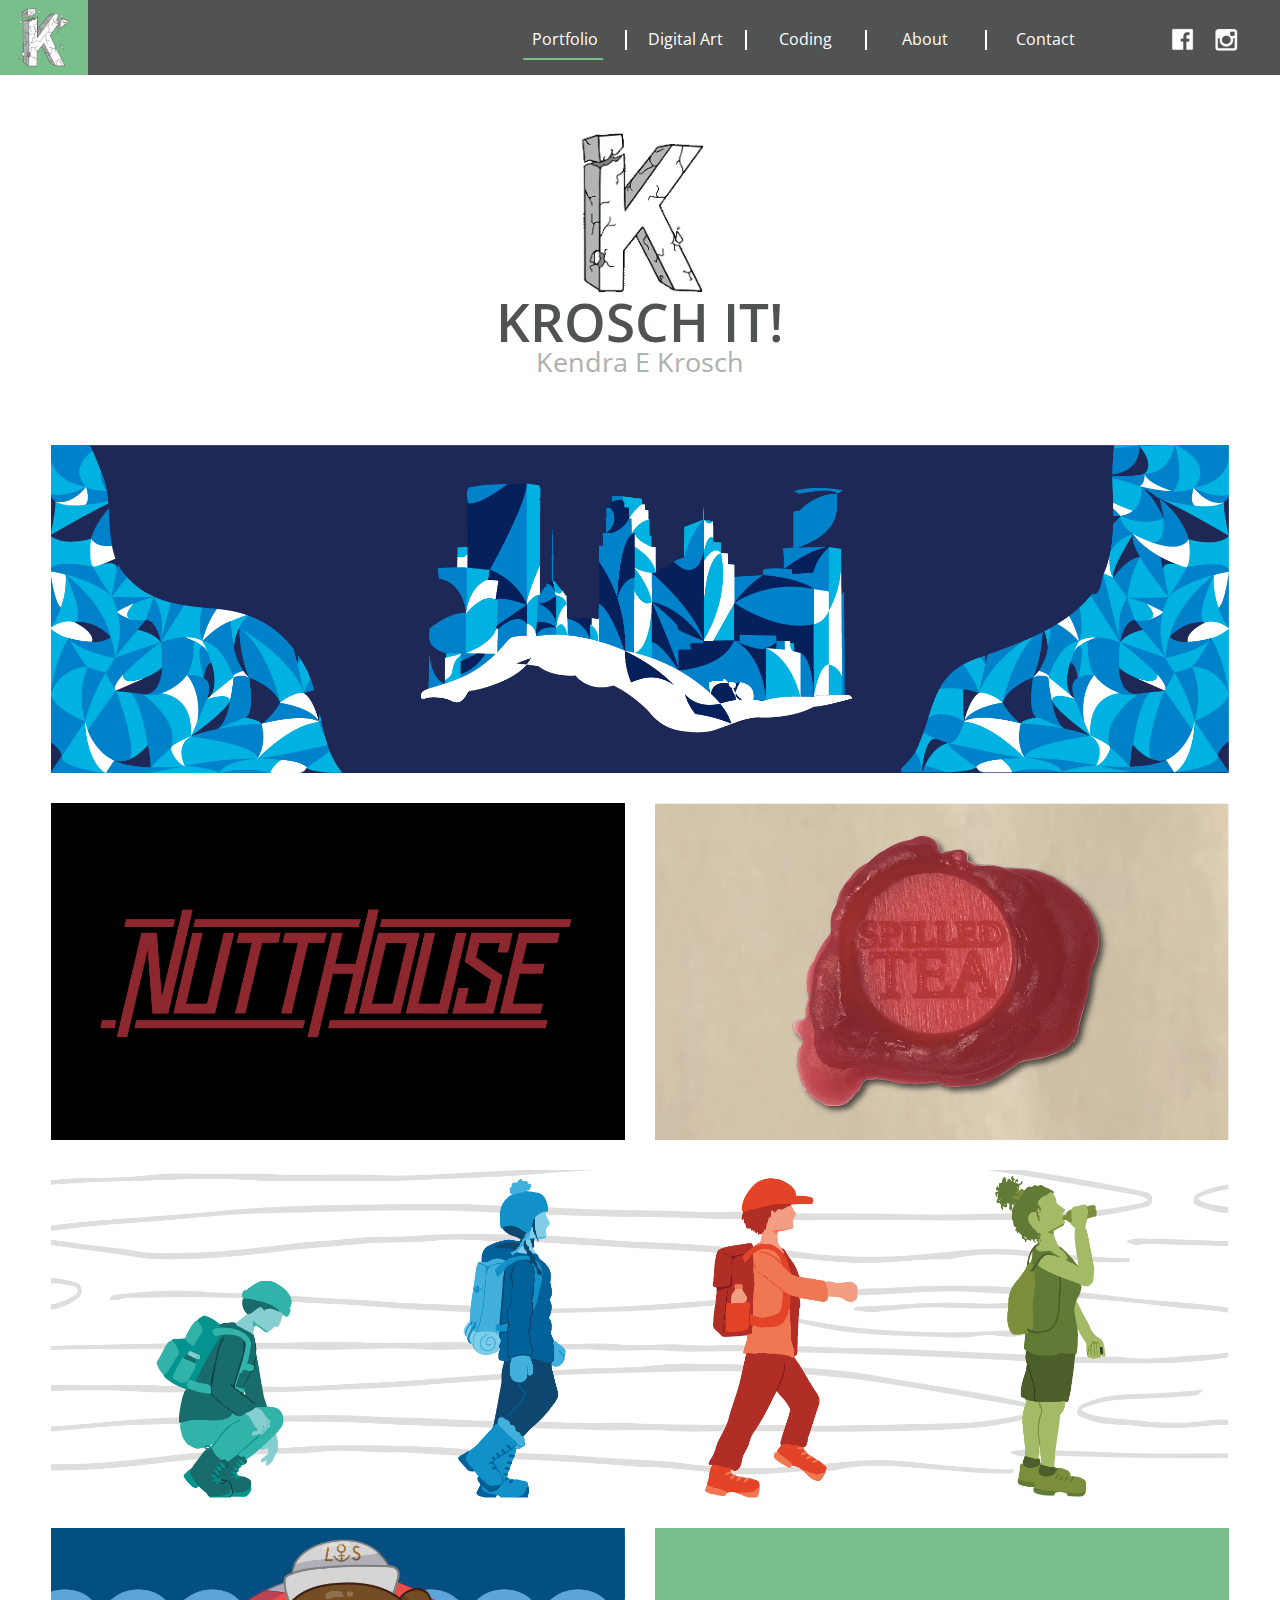
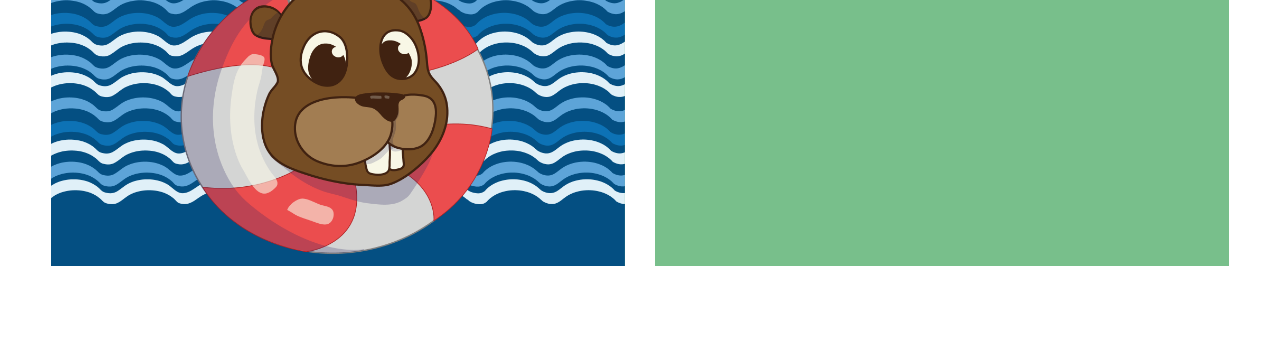
==== commit eab2b501: "start to home_page responsiveness" ====
--- a/index.html
+++ b/index.html
@@ -2,14 +2,18 @@
 <html lang="en">
 <head>
     <meta charset="UTF-8">
-<link rel="stylesheet" href="Nasa_style.css" type="text/css">
+    <meta name="viewport" content="width=device-width, initial-scale=1">
+    <link rel="stylesheet" media="screen and (min-width: 1000px)" href="home_comp.css" type="text/css">
+    <link rel="stylesheet" media="screen and (max-width: 1000px)" href="home_small.css" type="text/css">
+
     <link href="https://fonts.googleapis.com/css?family=Open+Sans:300,300i,400,400i,600,600i,
     700,700i,800,800i&display=swap" rel="stylesheet">
-<title>Title</title>
+<title>KroschIt | Portfolio</title>
 </head>
 
 <body>
 <!-- This is the start of the fixed nav bar-->
+<div id="website">
 <div class="square"></div>
 <img id="logo" src="img/K_logo-04.png">
 <img id="fb" src="img/fb-04.png"> <img id= "insta" src="img/insta-04.png">
@@ -53,6 +57,7 @@
         </div>
     </nav>
 </header>
+</div>
 <!-- This is the end of the fixed nav bar-->
 
 <!-- This is the start of page content-->
@@ -63,22 +68,53 @@
         <h2>Kendra E Krosch</h2>
     </section>
     <article>
-        <img id="img1" src="img/speedo.png">
-        <img id="img2" src="img/nutthouse.png">
-        <img id="img3" src="img/spilled.png">
-        <img id="img4" src="img/youth.png">
-        <img id="img5" src="img/lts.png">
-        <img id="img6" src="img/placeholder.png">
+        <div id="hov_img1">
+            <picture>
+                <source media="(max-width: 900px)" srcset="img/speedo_small.png">
+                <img id="img1" src="img/speedo.png">
+            </picture>
+            <a href="#"><div class="hover_box1"><p>Speedo Sectionals</p></div></a>
+        </div>
+
+        <div id="hov_img2">
+            <img id="img2" src="img/nutthouse.png">
+            <a href="#"><div class="hover_box2"><p>Nutt House</p></div></a>
+        </div>
+
+        <div id="hov_img3">
+            <img id="img3" src="img/spilled.png">
+            <a href="#"><div class="hover_box2"><p>Spilled Tea</p></div></a>
+        </div>
+
+        <div id="hov_img4">
+            <picture>
+                <source media="(max-width: 900px)" srcset="img/youth_small.png">
+                <img id="img4" src="img/youth.png">
+                <a href="#"><div class="hover_box1"><p>Youth Programs</p></div></a>
+            </picture>
+        </div>
+
+        <div id="hov_img5">
+            <img id="img5" src="img/lts.png">
+            <a href="#"><div class="hover_box2"><p>Learn to Swim</p></div></a>
+        </div>
+
+        <div id="hov_img6">
+            <img id="img6" src="img/placeholder.png">
+            <a href="#"><div class="hover_box2"><p>Place Holder</p></div></a>
+        </div>
     </article>
 </div>
 <!-- This is the end of page content-->
 
+<!--This is the start of the new hamburger menu!! -->
+    <!--HEY THIS NEEDS TO STILL BE DONE!!!-->
+
 <footer>
-
+<!-- just for space at bottom at moment-->
 </footer>
 
 </body>
 
 </html>
 
-<!--https://web.archive.org/web/20190925101927/https://www.nasa.gov/-->--- a/home_comp.css
+++ b/home_comp.css
@@ -0,0 +1,393 @@
+
+body{
+    margin: auto;
+    font-size: 14px;
+    color:black;
+    background-color: white;
+    position:relative;
+    font-family: "Open Sans", Arial, sans-serif;
+    font-weight: 400;
+    line-height: 1.5;
+    z-index: -2;
+    display: block;
+}
+
+a:hover{
+    cursor: pointer;
+    text-decoration-line: underline;
+    color: #5d7fb9;
+}
+.square{
+    position: fixed;
+    left: 0px;
+    top: 0px;
+    margin: 0px 0px 0px 0px;
+    height: 75px;
+    width: 88px;
+    z-index: 111;
+    background-color: #78bf8b;
+}
+#logo{
+    position: fixed;
+    left: 0px;
+    top: 2px;
+    margin: 0px 0px 0px 0px;
+    width: auto;
+    height: 70px;
+    z-index: 230;
+}
+
+#fb{
+    position: fixed;
+    right: 75px;
+    top: 22px;
+    margin: 0px 0px 0px 0px;
+    width: auto;
+    height: 35px;
+    z-index: 230;
+
+}
+#insta{
+    position: fixed;
+    right: 35px;
+    top: 25px;
+    margin: 0px 0px 0px 0px;
+    width: auto;
+    height: 30px;
+    z-index: 230;
+}
+
+header{
+
+    position: fixed;
+    top: 0px;
+    left: 0px;
+    width: 100%;
+    height: 75px;
+    float: right;
+    background-color: #515252;
+    z-index: 100;
+
+}
+
+nav{
+    display: grid;
+    grid-template-columns: 1fr 1fr 1fr 1fr 1fr;
+    width: 600px;
+    float: right;
+    margin-right: 175px;
+    height: 75px;
+    color: white;
+    text-align: center;
+    font-size: 20px;
+}
+.dd_name{
+    position: relative;
+    top:8px;
+    width: 100%;
+    text-decoration-line: none;
+    font-size: 12pt;
+    text-align: center;
+    color:white;
+}
+
+
+.dd_name:hover{
+    text-decoration-line: none;
+    color: #515252;
+}
+
+.dd_name:hover .other_line{
+    display: block;
+    animation-name: underline_animate;
+    animation-duration: 2s;
+}
+
+@keyframes underline_animate{
+    from {width: 0;}
+    to {width: 80px;}
+}
+@keyframes underline_animate2{
+    from {width: 0;}
+    to {width: 25%;}
+}
+
+/*nav .drop-down:nth-child(even) .dd_name{
+    width: 100%;
+    color:white;
+    border-right: solid 1px white;
+    border-left: solid 1px gray;
+}*/
+.drop-down{
+    position: relative;
+    padding-top: 15px;
+
+}
+.drop-down:hover {
+    background-color: #78bf8b;
+}
+
+
+.drop-down:hover .dd_name{
+    background-color: #78bf8b;
+    color: #515252;
+}
+
+.drop-down:hover .dd_content{
+    display: block;
+}
+
+
+.dd_content{
+    display: none;
+    height: auto;
+    position: absolute;
+    top: 75px;
+    width: 120px;
+    text-align: center;
+    box-shadow: 2px 2px 5px rgba(2, 7, 68, 0.74);
+    background-color: white;
+
+}
+
+.dd_content a{
+    position: relative;
+    display: block;
+    height: 25px;
+    text-decoration: none;
+    padding: 20px 10px;
+    font-size: 10pt;
+    color: #515252;
+}
+
+.dd_content a:hover{
+    text-decoration: none;
+    background-color: #e1e1e1;
+}
+
+.center_drop{
+    position: relative;
+    margin-left: 5px;
+    margin-right: 5px;
+    line-height: 15pt;
+    top: -20px;
+}
+
+.center_drop2{
+    position: relative;
+    line-height: 15pt;
+    top: -10px;
+}
+.line{
+    position: absolute;
+    bottom: -1px;
+    left:45px;
+    width: 25%;
+    height: 2px;
+    background-color: #515252;
+    animation-name: underline_animate2;
+    animation-duration: 2s;
+    z-index: 200;
+}
+
+.tiny_line{
+    position: absolute;
+    top:30px;
+    left: 120px;
+    width: 2px;
+    height: 20px;
+    background-color: white;
+    z-index: 190;
+}
+.tiny_line2{
+    position: absolute;
+    top:30px;
+    left: 0px;
+    width: 2px;
+    height: 20px;
+    background-color: white;
+    z-index: 190;
+}
+
+.tiny_line3{
+    position: absolute;
+    top:30px;
+    left: 0px;
+    width: 2px;
+    height: 20px;
+    background-color: white;
+    z-index: 190;
+}
+
+.drop-down:hover .tiny_line{
+    height: 25px;
+    z-index: 250;
+    background-color: rgb(81, 82, 82);
+}
+.drop-down:hover .tiny_line2{
+    z-index: 250;
+    height: 30px;
+    background-color: #78bf8b;
+}
+.drop-down:hover .tiny_line3{
+    background-color: #78bf8b;
+    z-index: 250;
+}
+
+/*------------------lines undernames---------------------*/
+@viewport {
+    width: device-width ;
+    zoom: 1.0 ;
+}
+
+#port_line{
+    position: absolute;
+    bottom: 15px;
+    width: 80px;
+    margin-left: 18px;
+    height: 2px;
+    background-color: #78bf8b;
+    animation-name: underline_animate;
+    animation-duration: 2s;
+    z-index: 130;
+}
+
+.other_line{
+    display: none;
+    position: absolute;
+    margin-left: 18px;
+    bottom: -12px;
+    width: 80px;
+    height: 2px;
+    background-color: white;
+    z-index: 200;
+}
+
+/*------------------end of CSS for header---------------------*/
+
+.container{
+    position: relative;
+    display: block;
+    margin: 0 auto;
+    width: 92%;
+}
+/*------------------start of CSS for section---------------------*/
+section{
+    margin-bottom: 30px;
+    margin-top: 90px;
+    position: relative;
+    height: 325px;
+    width: 100%;
+}
+
+h1{
+    text-align: center;
+    font-family: "Open Sans", Arial, sans-serif;
+    position: relative;
+    top:-100px;
+    color: #515252;
+    font-size: 40pt;
+    font-weight: 600;
+}
+
+h2{
+    text-align: center;
+    position: relative;
+    top:-155px;
+    font-family: "Open Sans", sans-serif;
+    color: #aeafaf;
+    font-size: 20pt;
+    font-weight: 400;
+}
+
+#logo_gif{
+    position: relative;
+    display:block;
+    margin: 0 auto;
+    width: 300px;
+}
+/*------------------start of CSS for article---------------------*/
+article{
+    position: relative;
+    width: 100%;
+    display: grid;
+    grid-row-gap: 30px;
+    grid-column-gap: 30px;
+    grid-template-columns: 1fr 1fr;
+}
+
+#img1 , #img4{
+    display: block;
+    height: auto;
+    width: 100%;
+}
+
+#img2, #img5 , #img3, #img6{
+    display: block;
+    width: 100%;
+    height: auto;
+}
+
+footer{
+    width: 100%;
+    height: 75px;
+}
+
+#hov_img1 , #hov_img4{
+    position: relative;
+    width: 100%;
+    grid-column-start: 1;
+    grid-column-end: 3;
+
+}
+
+#hov_img2, #hov_img5 , #hov_img3, #hov_img6{
+    position: relative;
+    width: 100%;
+}
+.hover_box1, .hover_box2{
+    position: absolute;
+    top: 0;
+    bottom: 0;
+    left: 0;
+    right: 0;
+    height: 100%;
+    width: 100%;
+    opacity: 0;
+    transition: 1s ease;
+    background-color: #78bf8b;
+}
+#hov_img1:hover .hover_box1, #hov_img2:hover .hover_box2, #hov_img3:hover .hover_box2{
+    opacity: 1;
+}
+
+#hov_img4:hover .hover_box1, #hov_img5:hover .hover_box2, #hov_img6:hover .hover_box2{
+    opacity: 1;
+}
+
+
+article p{
+    text-align: center;
+    font-size: 28pt;
+    color: white;
+    font-weight: 400;
+    font-family: "Open Sans", Arial, sans-serif;
+    margin: auto;
+    position: relative;
+    top: 40%;
+}
+
+
+
+
+
+
+
+
+
+
+
+
+
+
+
--- a/home_small.css
+++ b/home_small.css
@@ -0,0 +1,393 @@
+@viewport {
+    width: device-width ;
+    zoom: 1.0 ;
+}
+
+body{
+    margin: auto;
+    font-size: 14px;
+    color:black;
+    background-color: white;
+    position:relative;
+    font-family: "Open Sans", Arial, sans-serif;
+    font-weight: 400;
+    line-height: 1.5;
+    z-index: -2;
+    display: block;
+}
+
+#website{
+    display: none;
+}
+
+
+a:hover{
+    cursor: pointer;
+    text-decoration-line: underline;
+    color: #5d7fb9;
+}
+.square{
+    position: fixed;
+    left: 0px;
+    top: 0px;
+    margin: 0px 0px 0px 0px;
+    height: 75px;
+    width: 88px;
+    z-index: 111;
+    background-color: #78bf8b;
+}
+#logo{
+    position: fixed;
+    left: 0px;
+    top: 2px;
+    margin: 0px 0px 0px 0px;
+    width: auto;
+    height: 70px;
+    z-index: 230;
+}
+
+#fb{
+    position: fixed;
+    right: 75px;
+    top: 22px;
+    margin: 0px 0px 0px 0px;
+    width: auto;
+    height: 35px;
+    z-index: 230;
+
+}
+#insta{
+    position: fixed;
+    right: 35px;
+    top: 25px;
+    margin: 0px 0px 0px 0px;
+    width: auto;
+    height: 30px;
+    z-index: 230;
+}
+
+header{
+
+    position: fixed;
+    top: 0px;
+    left: 0px;
+    width: 100%;
+    height: 75px;
+    float: right;
+    background-color: #515252;
+    z-index: 100;
+
+}
+
+nav{
+    display: grid;
+    grid-template-columns: 1fr 1fr 1fr 1fr 1fr;
+    width: 600px;
+    float: right;
+    margin-right: 175px;
+    height: 75px;
+    color: white;
+    text-align: center;
+    font-size: 20px;
+}
+.dd_name{
+    position: relative;
+    top:8px;
+    width: 100%;
+    text-decoration-line: none;
+    font-size: 12pt;
+    text-align: center;
+    color:white;
+}
+
+
+.dd_name:hover{
+    text-decoration-line: none;
+    color: #515252;
+}
+
+.dd_name:hover .other_line{
+    display: block;
+    animation-name: underline_animate;
+    animation-duration: 2s;
+}
+
+@keyframes underline_animate{
+    from {width: 0;}
+    to {width: 80px;}
+}
+@keyframes underline_animate2{
+    from {width: 0;}
+    to {width: 25%;}
+}
+
+/*nav .drop-down:nth-child(even) .dd_name{
+    width: 100%;
+    color:white;
+    border-right: solid 1px white;
+    border-left: solid 1px gray;
+}*/
+.drop-down{
+    position: relative;
+    padding-top: 15px;
+
+}
+.drop-down:hover {
+    background-color: #78bf8b;
+}
+
+
+.drop-down:hover .dd_name{
+    background-color: #78bf8b;
+    color: #515252;
+}
+
+.drop-down:hover .dd_content{
+    display: block;
+}
+
+
+.dd_content{
+    display: none;
+    height: auto;
+    position: absolute;
+    top: 75px;
+    width: 120px;
+    text-align: center;
+    box-shadow: 2px 2px 5px rgba(2, 7, 68, 0.74);
+    background-color: white;
+
+}
+
+.dd_content a{
+    position: relative;
+    display: block;
+    height: 25px;
+    text-decoration: none;
+    padding: 20px 10px;
+    font-size: 10pt;
+    color: #515252;
+}
+
+.dd_content a:hover{
+    text-decoration: none;
+    background-color: #e1e1e1;
+}
+
+.center_drop{
+    position: relative;
+    margin-left: 5px;
+    margin-right: 5px;
+    line-height: 15pt;
+    top: -20px;
+}
+
+.center_drop2{
+    position: relative;
+    line-height: 15pt;
+    top: -10px;
+}
+.line{
+    position: absolute;
+    bottom: -1px;
+    left:45px;
+    width: 25%;
+    height: 2px;
+    background-color: #515252;
+    animation-name: underline_animate2;
+    animation-duration: 2s;
+    z-index: 200;
+}
+
+.tiny_line{
+    position: absolute;
+    top:30px;
+    left: 120px;
+    width: 2px;
+    height: 20px;
+    background-color: white;
+    z-index: 190;
+}
+.tiny_line2{
+    position: absolute;
+    top:30px;
+    left: 0px;
+    width: 2px;
+    height: 20px;
+    background-color: white;
+    z-index: 190;
+}
+
+.tiny_line3{
+    position: absolute;
+    top:30px;
+    left: 0px;
+    width: 2px;
+    height: 20px;
+    background-color: white;
+    z-index: 190;
+}
+
+.drop-down:hover .tiny_line{
+    height: 25px;
+    z-index: 250;
+    background-color: rgb(81, 82, 82);
+}
+.drop-down:hover .tiny_line2{
+    z-index: 250;
+    height: 30px;
+    background-color: #78bf8b;
+}
+.drop-down:hover .tiny_line3{
+    background-color: #78bf8b;
+    z-index: 250;
+}
+
+/*------------------lines undernames---------------------*/
+
+#port_line{
+    position: absolute;
+    bottom: 15px;
+    width: 80px;
+    margin-left: 18px;
+    height: 2px;
+    background-color: #78bf8b;
+    animation-name: underline_animate;
+    animation-duration: 2s;
+    z-index: 130;
+}
+
+.other_line{
+    display: none;
+    position: absolute;
+    margin-left: 18px;
+    bottom: -12px;
+    width: 80px;
+    height: 2px;
+    background-color: white;
+    z-index: 200;
+}
+
+/*------------------end of CSS for header---------------------*/
+
+.container{
+    position: relative;
+    display: block;
+    margin: 0 auto;
+    top: -35px;
+    width: 92%;
+}
+/*------------------start of CSS for section---------------------*/
+section{
+    margin-bottom: 30px;
+    margin-top: 50px;
+    position: relative;
+    height: 325px;
+    width: 100%;
+}
+
+h1{
+    text-align: center;
+    font-family: "Open Sans", Arial, sans-serif;
+    position: relative;
+    top:-100px;
+    color: #515252;
+    font-size: 40pt;
+    font-weight: 600;
+}
+
+h2{
+    text-align: center;
+    position: relative;
+    top:-155px;
+    font-family: "Open Sans", sans-serif;
+    color: #aeafaf;
+    font-size: 20pt;
+    font-weight: 400;
+}
+
+#logo_gif{
+    position: relative;
+    display:block;
+    margin: 0 auto;
+    width: 300px;
+}
+/*------------------start of CSS for article---------------------*/
+article{
+    position: relative;
+    width: 100%;
+    display: grid;
+    grid-row-gap: 30px;
+    grid-column-gap: 30px;
+    grid-template-columns: 1fr;
+}
+
+#img1 , #img4{
+    display: block;
+    height: auto;
+    width: 100%;
+}
+
+#img2, #img5 , #img3, #img6{
+    display: block;
+    width: 100%;
+    height: auto;
+}
+
+footer{
+    width: 100%;
+    height: 75px;
+}
+
+#hov_img1 , #hov_img4{
+    position: relative;
+    width: 100%;
+
+}
+
+#hov_img2, #hov_img5 , #hov_img3, #hov_img6{
+    position: relative;
+    width: 100%;
+}
+.hover_box1, .hover_box2{
+    position: absolute;
+    top: 0;
+    bottom: 0;
+    left: 0;
+    right: 0;
+    height: 100%;
+    width: 100%;
+    opacity: 0;
+    transition: 1s ease;
+    background-color: #78bf8b;
+}
+#hov_img1:hover .hover_box1, #hov_img2:hover .hover_box2, #hov_img3:hover .hover_box2{
+    opacity: 1;
+}
+
+#hov_img4:hover .hover_box1, #hov_img5:hover .hover_box2, #hov_img6:hover .hover_box2{
+    opacity: 1;
+}
+
+
+article p{
+    text-align: center;
+    font-size: 28pt;
+    color: white;
+    font-weight: 400;
+    font-family: "Open Sans", Arial, sans-serif;
+    margin: auto;
+    position: relative;
+    top: 40%;
+}
+
+
+
+
+
+
+
+
+
+
+
